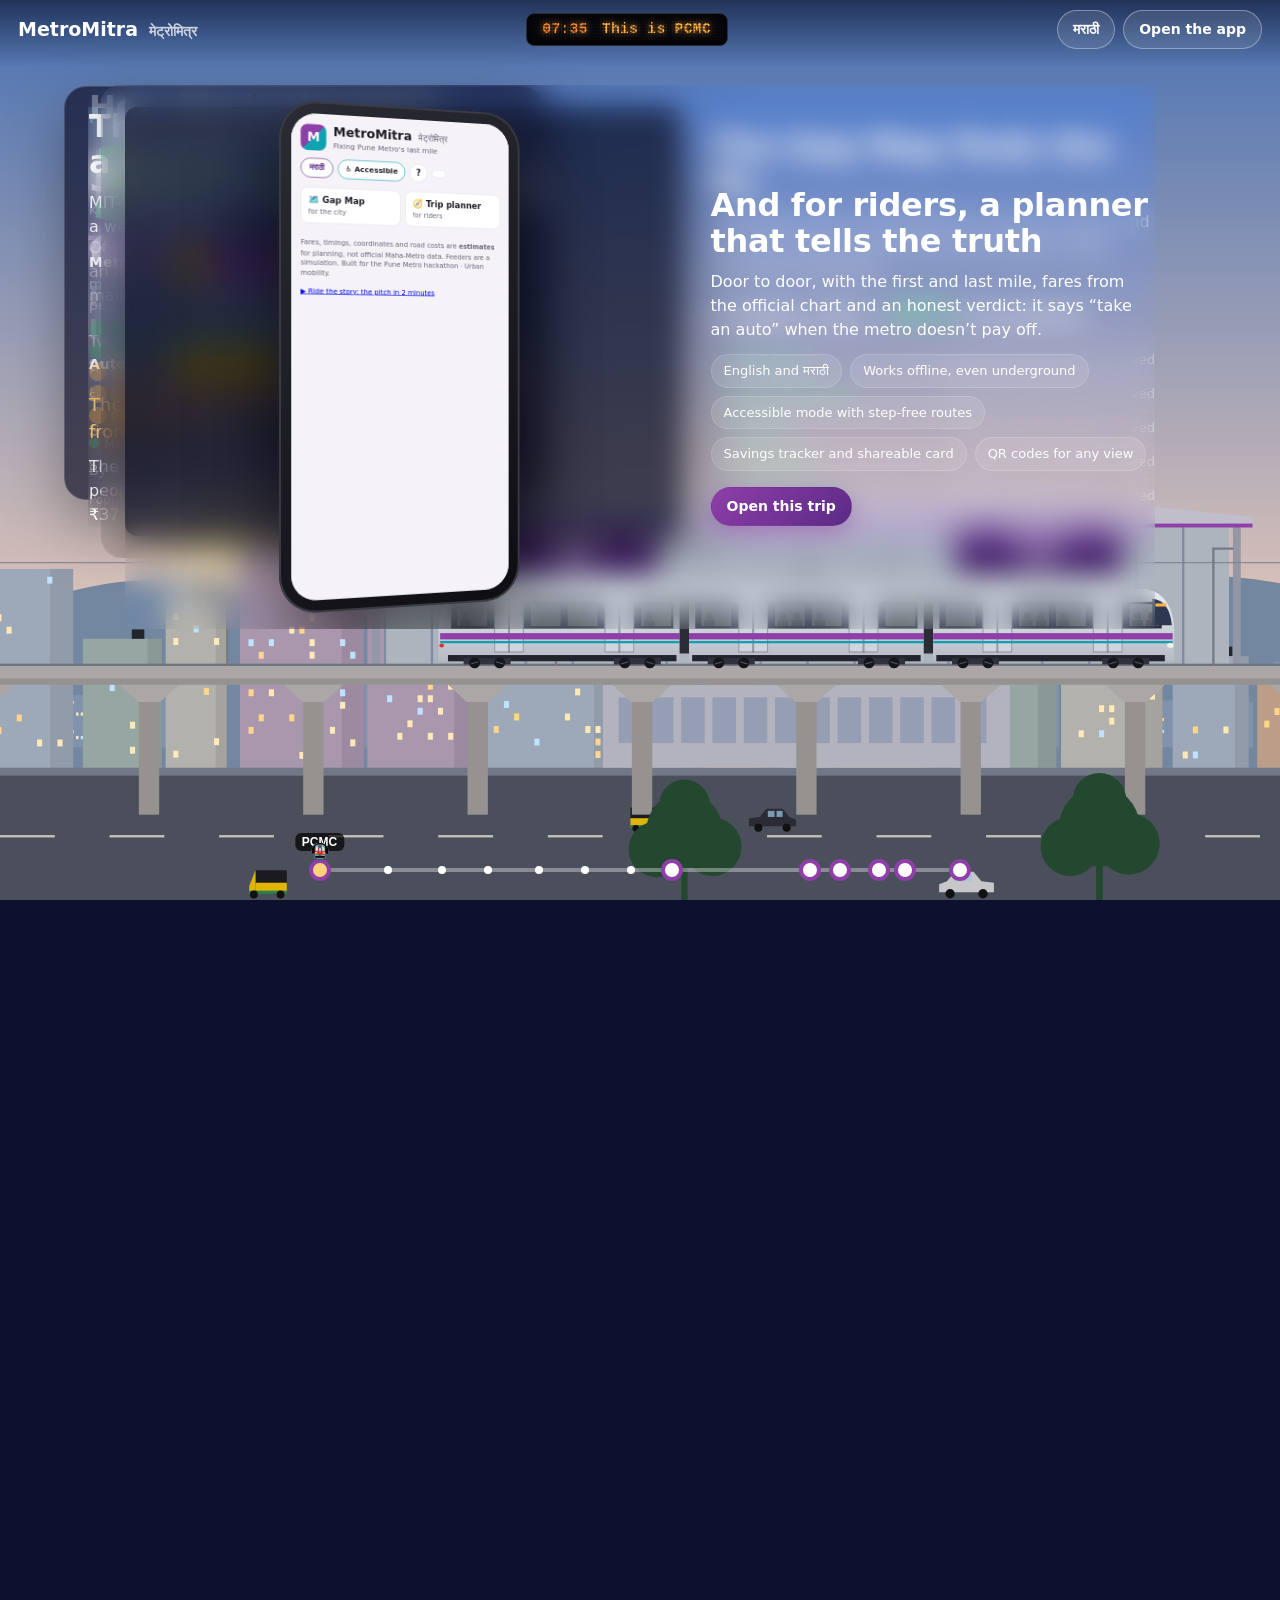
==== story.html @ a442aa18 "Add story.html: a scroll-driven ride from PCMC to Swargate that tells the pitch - Scrolling drives a" ====
<!doctype html>
<html lang="en">
<head>
  <meta charset="utf-8">
  <meta name="viewport" content="width=device-width, initial-scale=1, viewport-fit=cover">
  <title>MetroMitra · Ride the story</title>
  <meta name="description" content="Ride Pune Metro from PCMC to Swargate and see why the last mile keeps people in autos, and how MetroMitra finds the fix.">
  <meta name="theme-color" content="#120f2b">
  <link rel="icon" href="icons/icon.svg" type="image/svg+xml">
  <link rel="manifest" href="manifest.webmanifest">
  <link rel="stylesheet" href="css/story.css">
  <script>document.documentElement.classList.add('js');</script>
</head>
<body>
  <canvas id="scene" aria-hidden="true"></canvas>
  <div id="dim" aria-hidden="true"></div>

  <header class="s-top">
    <a class="s-brand" href="index.html" data-i18n-html="brand">MetroMitra <span class="mr" lang="mr">मेट्रोमित्र</span></a>
    <p class="led" id="led" aria-hidden="true"><span id="led-clock">08:00</span><span id="led-text"></span></p>
    <div class="s-actions">
      <button type="button" id="lang-toggle" class="s-btn" data-i18n="lang.switch" data-i18n-attr="aria-label:lang.switchLabel" aria-label="मराठीत पाहा">मराठी</button>
      <a class="s-btn s-app" href="index.html" data-i18n="story.openApp">Open the app</a>
    </div>
  </header>

  <main id="story">
    <!-- Each chapter is shown while the train waits at its station (data-stop). -->
    <section class="chapter hero" data-stop="0" aria-labelledby="h-hero">
      <p class="kicker" data-i18n="story.kicker">Pune Metro hackathon · Urban mobility</p>
      <h1 id="h-hero" data-i18n-html="brand">MetroMitra <span class="mr" lang="mr">मेट्रोमित्र</span></h1>
      <p class="lead" data-i18n="story.hero.title">Pune built a metro. Now let’s get people to it.</p>
      <p id="hero-sub"></p>
      <p class="scroll-cue"><span data-i18n="story.scroll">Scroll to ride</span> <i aria-hidden="true">↓</i></p>
      <a class="skip" href="index.html" data-i18n="story.skip">Skip the ride: open the app →</a>
    </section>

    <section class="chapter" data-stop="1" aria-labelledby="h-c1">
      <h2 id="h-c1" data-i18n="story.c1.title">The metro is here</h2>
      <div class="stats">
        <p><b data-count="km">32</b><span data-i18n="story.c1.km">km of open line</span></p>
        <p><b data-count="stations">28</b><span data-i18n="story.c1.stations">stations</span></p>
        <p><b data-count="headway">6</b><span data-i18n="story.c1.every">minutes between trains at peak</span></p>
        <p><b id="fares">₹10–35</b><span data-i18n="story.c1.fare">fares on the official chart</span></p>
      </div>
      <p id="c1-text"></p>
      <p class="src" data-i18n="story.c1.src">Source: Maha-Metro timetable and fare chart</p>
    </section>

    <section class="chapter" data-stop="2" aria-labelledby="h-c2">
      <h2 id="h-c2" data-i18n="story.c2.title">The trip doesn’t start at a station</h2>
      <p id="c2-lead"></p>
      <div class="race" id="race"></div>
      <p id="c2-punch" class="punch"></p>
      <p id="c2-verdict"></p>
    </section>

    <section class="chapter" data-stop="3" aria-labelledby="h-c3">
      <h2 id="h-c3" data-i18n="story.c3.title">How big is the gap?</h2>
      <p class="big"><b id="c3-pct">30%</b></p>
      <p id="c3-text"></p>
      <div class="people" id="people" role="img"></div>
      <ul class="s-key">
        <li><i class="good"></i><span data-i18n="gap.keyGood">Metro beats an auto</span></li>
        <li><i class="mixed"></i><span data-i18n="gap.keyMixed">Cheaper but slower</span></li>
        <li><i class="poor"></i><span data-i18n="gap.keyPoor">Auto is better</span></li>
      </ul>
      <p id="c3-area" class="note"></p>
      <p class="src" data-i18n="story.c3.src">Population: WorldPop 2020 (CC BY 4.0)</p>
    </section>

    <section class="chapter feature" data-stop="4" aria-labelledby="h-c4">
      <div class="visual stage3d"><canvas id="minimap" role="img" data-i18n-attr="aria-label:gap.mapAria" aria-label="Map of Pune coloured by whether the metro beats an auto"></canvas></div>
      <div class="words">
        <h2 id="h-c4" data-i18n="story.c4.title">The Gap Map finds the fix</h2>
        <p id="c4-text"></p>
        <p class="result" id="c4-result" aria-live="polite"></p>
        <ol class="s-recs" id="c4-recs"><li class="muted" data-i18n="gap.testing">Testing a feeder at every station…</li></ol>
      </div>
    </section>

    <section class="chapter feature" data-stop="5" aria-labelledby="h-c5">
      <div class="visual stage3d">
        <div class="phone" id="phone"><iframe id="phone-app" tabindex="-1" data-i18n-attr="title:story.phoneLabel" title="The MetroMitra trip planner"></iframe></div>
      </div>
      <div class="words">
        <h2 id="h-c5" data-i18n="story.c5.title">And for riders, a planner that tells the truth</h2>
        <p data-i18n="story.c5.text">Door to door, with the first and last mile, fares from the official chart and an honest verdict.</p>
        <ul class="chips">
          <li data-i18n="story.f.lang">English and मराठी</li>
          <li data-i18n="story.f.offline">Works offline, even underground</li>
          <li data-i18n="story.f.access">Accessible mode with step-free routes</li>
          <li data-i18n="story.f.savings">Savings tracker and shareable card</li>
          <li data-i18n="story.f.share">QR codes for any view</li>
        </ul>
        <a class="s-btn primary" id="c5-open" href="index.html" data-i18n="story.c5.try">Open this trip</a>
      </div>
    </section>

    <section class="chapter finale" data-stop="6" aria-labelledby="h-c6">
      <h2 id="h-c6" data-i18n="story.c6.title">End of the line. Start of yours.</h2>
      <p data-i18n="story.c6.text">Open the Gap Map to see your neighbourhood, or plan your next trip.</p>
      <div class="cta">
        <a class="s-btn primary" href="index.html#view=gap" data-i18n="story.c6.gap">🗺️ Open the Gap Map</a>
        <a class="s-btn" href="index.html#view=plan" data-i18n="story.c6.plan">🧭 Plan a trip</a>
      </div>
      <div class="qr" id="qr" role="img" data-i18n-attr="aria-label:story.c6.qr" aria-label="QR code for MetroMitra"></div>
      <p class="src" data-i18n="story.c6.credits">Fares, timetable and stations: Maha-Metro. Auto tariff: Pune RTA. Population: WorldPop 2020.</p>
      <p><a href="https://github.com/Blop77/metro-mitra" data-i18n="story.c6.code">Source code on GitHub</a> · <button type="button" class="link" id="replay" data-i18n="story.replay">↑ Ride again</button></p>
    </section>
  </main>

  <nav class="linebar" id="linebar" data-i18n-attr="aria-label:story.lineNav" aria-label="Stations on the ride"></nav>
  <div id="spacer"></div>

  <script src="js/data.js"></script>
  <script src="js/i18n.js"></script>
  <script src="js/population.js"></script>
  <script src="js/planner.js"></script>
  <script src="js/gapmap.js"></script>
  <script src="js/story-data.js"></script>
  <script src="js/vendor/qrcode.js"></script>
  <script src="js/story.js"></script>
</body>
</html>
---- css/story.css ----
/*
 * story.css — story.html, the scroll-through ride. The scene is a canvas;
 * chapters are glass cards over it. Without JavaScript the chapters simply
 * stack and read as a normal page.
 */
:root {
  --ink: #ffffff;
  --muted: rgba(255, 255, 255, .74);
  --glass: rgba(13, 13, 34, .68);
  --line: rgba(255, 255, 255, .15);
  --purple: #8e3fa8;
  --aqua: #0fa3b1;
  --good: #2f9e5f;
  --good-ink: #7ee2a4;
  --mixed: #e9a23b;
  --poor: #d9483b;
  --gold: #ffd27a;
  --auto: #f2c300;
  color-scheme: dark;
}

* { box-sizing: border-box; }
html { background: #0e1030; }
body {
  margin: 0;
  color: var(--ink);
  background: #0e1030;
  font: 16px/1.5 system-ui, -apple-system, "Segoe UI", Roboto, "Noto Sans", "Noto Sans Devanagari", sans-serif;
  -webkit-font-smoothing: antialiased;
}
a { color: var(--gold); }
a:focus-visible, button:focus-visible { outline: 3px solid var(--gold); outline-offset: 2px; }
h1, h2 { line-height: 1.12; margin: 0 0 10px; letter-spacing: -.01em; }
h2 { font-size: clamp(24px, 2.6vw, 32px); }
p { margin: 0 0 10px; }

#scene { position: fixed; inset: 0; width: 100%; height: 100%; display: block; }
#dim { position: fixed; inset: 0; background: #06081a; opacity: 0; pointer-events: none; z-index: 1; }

/* ---------- top bar ---------- */
.s-top {
  position: fixed; top: 0; left: 0; right: 0; z-index: 5;
  display: flex; align-items: center; gap: 12px; padding: 10px 18px 18px;
  background: linear-gradient(rgba(8, 10, 30, .6), rgba(8, 10, 30, 0));
}
.s-brand { color: #fff; font-weight: 800; font-size: 19px; text-decoration: none; white-space: nowrap; }
.s-brand .mr { font-size: 14px; font-weight: 600; opacity: .75; margin-left: 4px; }
.led {
  position: relative; margin: 0 auto; display: flex; gap: 14px; max-width: 48vw; overflow: hidden;
  padding: 6px 16px; border-radius: 8px; border: 1px solid #2c2c38; background: #0a0a0f;
  color: #ffb347; text-shadow: 0 0 6px rgba(255, 170, 60, .85); white-space: nowrap;
  font: 600 14px/1.3 ui-monospace, "SFMono-Regular", Menlo, Consolas, "Noto Sans Devanagari", monospace;
  letter-spacing: .05em; box-shadow: inset 0 0 14px rgba(0, 0, 0, .9);
}
.led::after {                                    /* dot-matrix grain */
  content: ""; position: absolute; inset: 0; pointer-events: none;
  background: radial-gradient(circle, transparent 52%, rgba(0, 0, 0, .38) 56%) 0 0 / 3px 3px;
}
#led-clock { color: #ff8c3a; }
.s-actions { display: flex; gap: 8px; }
.s-btn {
  appearance: none; display: inline-flex; align-items: center; gap: 6px;
  padding: 8px 15px; border-radius: 999px; border: 1px solid rgba(255, 255, 255, .35);
  background: rgba(255, 255, 255, .1); color: #fff; font: inherit; font-size: 14px; font-weight: 650;
  text-decoration: none; cursor: pointer; backdrop-filter: blur(6px); -webkit-backdrop-filter: blur(6px); white-space: nowrap;
}
.s-btn:hover { background: rgba(255, 255, 255, .2); }
.s-btn.primary { background: linear-gradient(135deg, var(--purple), #5b2a86); border-color: transparent; box-shadow: 0 8px 24px rgba(142, 63, 168, .45); }
.link { appearance: none; background: none; border: 0; padding: 0; color: var(--gold); font: inherit; text-decoration: underline; cursor: pointer; }

/* ---------- chapters ---------- */
.chapter {
  position: relative; z-index: 3; margin: 90px 16px 16px; padding: 22px 24px;
  background: var(--glass); border: 1px solid var(--line); border-radius: 22px;
  backdrop-filter: blur(14px) saturate(1.2); -webkit-backdrop-filter: blur(14px) saturate(1.2);
  box-shadow: 0 24px 60px rgba(0, 0, 0, .35);
}
.js .chapter {
  position: fixed; margin: 0; top: 86px; left: max(20px, 5vw); width: min(480px, calc(100vw - 40px));
  opacity: 0; visibility: hidden; transform: translateY(var(--shift, 0));
  max-height: calc(100vh - 150px); overflow: hidden;
}
.mr { font-family: inherit; }
.kicker { color: #8fe7ef; font-size: 13px; font-weight: 700; letter-spacing: .08em; text-transform: uppercase; margin-bottom: 8px; }
.hero h1 { font-size: clamp(42px, 6.4vw, 78px); font-weight: 850; }
.hero h1 .mr { display: block; font-size: .5em; font-weight: 700; color: #e6c4f2; margin-top: 2px; }
.hero .lead { font-size: clamp(20px, 2.3vw, 27px); font-weight: 750; line-height: 1.25; }
.hero #hero-sub { color: var(--muted); }
.scroll-cue { font-weight: 700; color: var(--gold); margin-top: 14px; }
.scroll-cue i { display: inline-block; font-style: normal; animation: bob 1.4s ease-in-out infinite; }
@keyframes bob { 50% { transform: translateY(6px); } }
.skip { font-size: 14px; color: var(--muted); }

.stats { display: grid; grid-template-columns: 1fr 1fr; gap: 10px 18px; margin: 8px 0 14px; }
.stats p { margin: 0; display: flex; flex-direction: column; }
.stats b { font-size: clamp(30px, 3.4vw, 42px); font-weight: 850; line-height: 1.05; font-variant-numeric: tabular-nums; color: #fff; }
.stats span { color: var(--muted); font-size: 14px; }
.src { color: var(--muted); font-size: 12px; margin: 8px 0 0; }
.note { color: var(--muted); font-size: 14px; }
.punch { font-size: 18px; color: var(--gold); }
.punch b { color: #fff; }

/* chapter 2: the race */
.race { margin: 10px 0 12px; }
.race-row { display: grid; grid-template-columns: 76px 1fr auto; align-items: center; gap: 10px; }
.race-label { font-weight: 700; font-size: 14px; }
.track { position: relative; height: 28px; border-radius: 8px; background: rgba(255, 255, 255, .08); overflow: hidden; }
.fill { position: absolute; inset: 0; clip-path: inset(0 100% 0 0); }
.leg { position: absolute; top: 0; bottom: 0; display: flex; align-items: center; justify-content: center; font-style: normal; font-size: 14px; border-right: 2px solid rgba(0, 0, 0, .35); }
.leg.road { background: var(--auto); }
.leg.metro { background: var(--purple); }
.race-end { font-weight: 750; font-size: 14px; font-variant-numeric: tabular-nums; min-width: 92px; text-align: right; opacity: 0; transition: opacity .25s; }
.race-legs { list-style: none; margin: 6px 0 12px 86px; padding: 0; color: var(--muted); font-size: 12.5px; }

/* chapter 3: the people */
.big { margin: 0; }
.big b { font-size: clamp(60px, 8vw, 100px); line-height: 1; font-weight: 850; color: var(--good-ink); font-variant-numeric: tabular-nums; }
.people { display: grid; grid-template-columns: repeat(20, 1fr); gap: 4px; margin: 12px 0 10px; }
.people i { aspect-ratio: 1; border-radius: 50%; background: rgba(255, 255, 255, .14); transition: background-color .2s; }
.people i.good { background: var(--good); }
.people i.mixed { background: var(--mixed); }
.people i.poor { background: var(--poor); }
.s-key { list-style: none; display: flex; flex-wrap: wrap; gap: 4px 14px; padding: 0; margin: 0 0 6px; font-size: 13px; color: var(--muted); }
.s-key i { display: inline-block; width: 10px; height: 10px; border-radius: 50%; margin-right: 5px; }
.s-key .good { background: var(--good); } .s-key .mixed { background: var(--mixed); } .s-key .poor { background: var(--poor); }

/* chapters 4 and 5: a big visual next to the words */
.js .chapter.feature {
  left: 50%; width: min(1080px, calc(100vw - 32px)); top: 84px;
  transform: translate(-50%, var(--shift, 0));
  display: grid; grid-template-columns: 1.25fr 1fr; gap: 30px; align-items: center;
}
.visual { perspective: 1100px; display: flex; align-items: center; justify-content: center; min-width: 0; }
#minimap { display: block; border-radius: 12px; background: rgba(8, 10, 28, .7); box-shadow: 0 30px 70px rgba(0, 0, 0, .5); transform-origin: 50% 80%; }
.result { font-size: 18px; font-weight: 650; min-height: 1.5em; }
.result b { color: var(--good-ink); font-size: 28px; font-variant-numeric: tabular-nums; }
.s-recs { list-style: none; padding: 0; margin: 6px 0 0; }
.s-recs li { display: flex; justify-content: space-between; gap: 10px; padding: 6px 0; border-bottom: 1px solid var(--line); opacity: .45; transition: opacity .25s; font-size: 14px; }
.s-recs li.on { opacity: 1; }
.s-recs li.on b { color: var(--good-ink); }
.s-recs li span { color: var(--muted); font-size: 13px; text-align: right; }
.s-recs li.muted { opacity: 1; color: var(--muted); }

.phone {
  --pw: 250px; --ph: 500px; --ps: .5795;      /* screen scale = (phone width - 24px) / 390px */
  width: var(--pw); height: var(--ph); padding: 12px; border-radius: 38px; overflow: hidden; position: relative;
  background: linear-gradient(145deg, #2b2b33, #0d0d12); box-shadow: 0 40px 80px rgba(0, 0, 0, .55), inset 0 0 0 2px #3a3a44;
  transform-origin: 50% 50%;
}
.phone iframe {
  width: 390px; height: calc((var(--ph) - 24px) / var(--ps)); border: 0; border-radius: 44px; background: #f5f3f8;
  transform: scale(var(--ps)); transform-origin: 0 0; pointer-events: none;
}
.chips { list-style: none; display: flex; flex-wrap: wrap; gap: 8px; padding: 0; margin: 12px 0 16px; }
.chips li { padding: 6px 12px; border-radius: 999px; background: rgba(255, 255, 255, .1); border: 1px solid var(--line); font-size: 13px; }

/* chapter 6: the end of the line */
.js .chapter.finale { left: 50%; width: min(560px, calc(100vw - 32px)); transform: translate(-50%, var(--shift, 0)); text-align: center; }
.cta { display: flex; flex-wrap: wrap; justify-content: center; gap: 10px; margin: 14px 0; }
.qr { width: 132px; margin: 6px auto 8px; padding: 8px; border-radius: 12px; background: #fff; }
.qr svg { display: block; width: 100%; height: auto; }

/* ---------- the line along the bottom ---------- */
.linebar { position: fixed; z-index: 4; left: 50%; bottom: 16px; transform: translateX(-50%); width: min(640px, calc(100vw - 56px)); height: 30px; }
.lb-track { position: relative; top: 14px; height: 4px; border-radius: 2px; background: rgba(255, 255, 255, .35); }
.lb-done { position: absolute; left: 0; top: 0; height: 100%; width: 0; border-radius: 2px; background: var(--purple); }
.lb-pass { position: absolute; top: -2px; width: 8px; height: 8px; margin-left: -4px; border-radius: 50%; background: #fff; }
.lb-stop {
  position: absolute; top: -9px; width: 22px; height: 22px; margin-left: -11px; padding: 0;
  border-radius: 50%; border: 4px solid var(--purple); background: #fff; cursor: pointer;
}
.lb-stop.here { background: var(--gold); }
.lb-stop span {
  position: absolute; bottom: 26px; left: 50%; transform: translateX(-50%); white-space: nowrap;
  font-size: 12px; font-weight: 650; padding: 2px 7px; border-radius: 6px; background: rgba(0, 0, 0, .72);
  opacity: 0; pointer-events: none; transition: opacity .2s;
}
.lb-stop:hover span, .lb-stop:focus-visible span, .lb-stop.here span { opacity: 1; }
.lb-train { position: absolute; top: -28px; margin-left: -10px; font-size: 16px; font-style: normal; }

/* ---------- phones ---------- */
@media (max-width: 699px) {
  .s-top { flex-wrap: wrap; padding: 8px 12px 14px; gap: 8px; }
  .s-brand { font-size: 17px; }
  .s-btn { padding: 6px 11px; font-size: 13px; }
  .s-actions { margin-left: auto; }
  .led { order: 3; flex-basis: 100%; max-width: none; justify-content: center; font-size: 12px; margin: 0; padding: 5px 10px; }
  .js .chapter { top: 98px; left: 12px; width: calc(100vw - 24px); padding: 16px 18px; border-radius: 18px; font-size: 15px; max-height: calc(100vh - 160px); }
  .js .chapter.feature { top: 96px; grid-template-columns: 1fr; gap: 10px; }
  h2 { font-size: 22px; }
  .stats b { font-size: 30px; }
  .race-row { grid-template-columns: 64px 1fr; }
  .race-end { grid-column: 2; text-align: left; min-width: 0; margin: 2px 0 4px; }
  .race-legs { margin-left: 74px; }
  .people { gap: 3px; }
  .phone { --pw: 160px; --ph: 320px; --ps: .3692; border-radius: 26px; padding: 8px; }
  .phone iframe { height: calc((var(--ph) - 16px) / var(--ps)); }
  .chips { margin: 8px 0 10px; gap: 6px; }
  .chips li { font-size: 12px; padding: 4px 9px; }
  .result b { font-size: 24px; }
  .s-recs li { padding: 4px 0; font-size: 13px; }
  .linebar { bottom: 12px; width: calc(100vw - 40px); }
}
@media (max-width: 699px) and (max-height: 760px) {
  .feature .words > p:not(.result) { display: none; }
}

@media (prefers-reduced-motion: reduce) {
  .scroll-cue i { animation: none; }
  .race-end, .s-recs li, .people i, .lb-stop span { transition: none; }
}
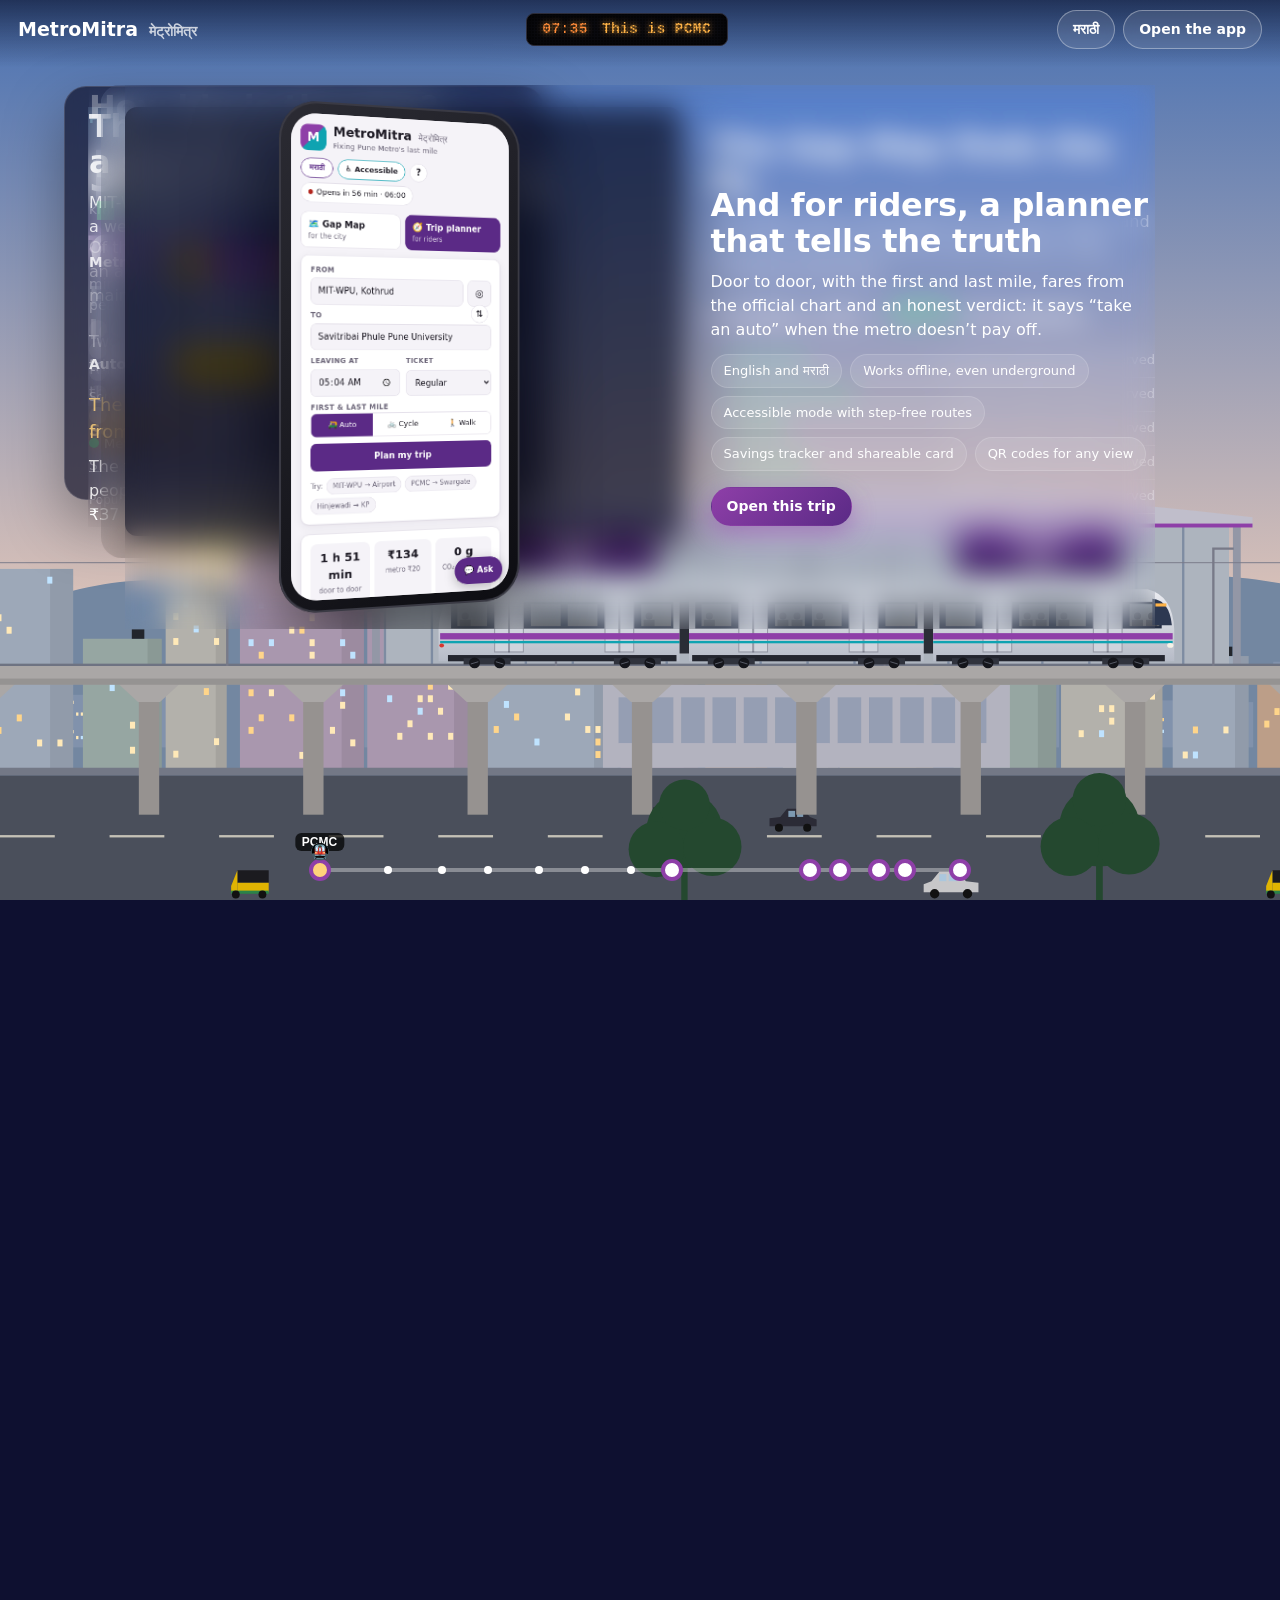
==== commit 33137a93: "Link the walkthrough video from the README, the app and the story - README: a "Watch the video" link" ====
--- a/story.html
+++ b/story.html
@@ -106,7 +106,7 @@
       </div>
       <div class="qr" id="qr" role="img" data-i18n-attr="aria-label:story.c6.qr" aria-label="QR code for MetroMitra"></div>
       <p class="src" data-i18n="story.c6.credits">Fares, timetable and stations: Maha-Metro. Auto tariff: Pune RTA. Population: WorldPop 2020.</p>
-      <p><a href="https://github.com/Blop77/metro-mitra" data-i18n="story.c6.code">Source code on GitHub</a> · <button type="button" class="link" id="replay" data-i18n="story.replay">↑ Ride again</button></p>
+      <p><a href="https://github.com/Blop77/metro-mitra" data-i18n="story.c6.code">Source code on GitHub</a> · <a href="https://youtu.be/BBzg8h42e30" target="_blank" rel="noopener" data-i18n="video.link">🎬 Watch the walkthrough video</a> · <button type="button" class="link" id="replay" data-i18n="story.replay">↑ Ride again</button></p>
     </section>
   </main>
 
